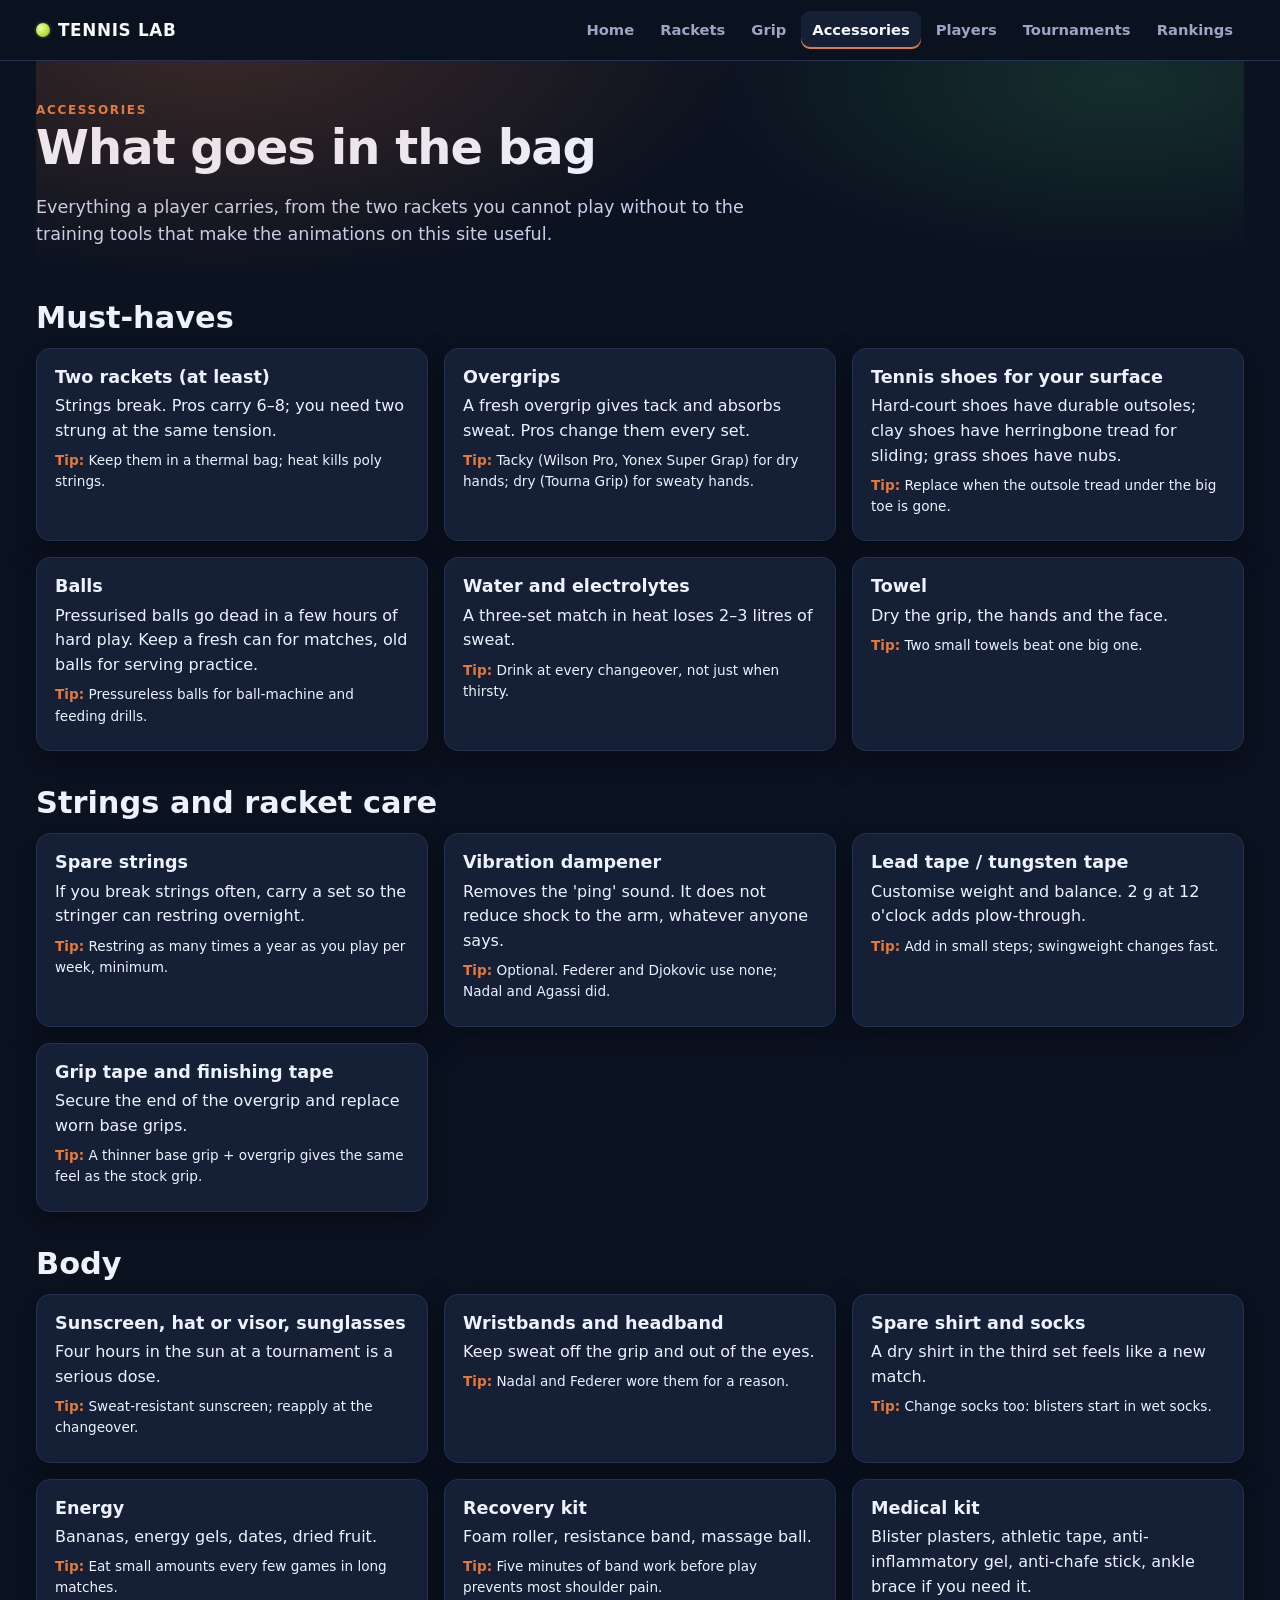
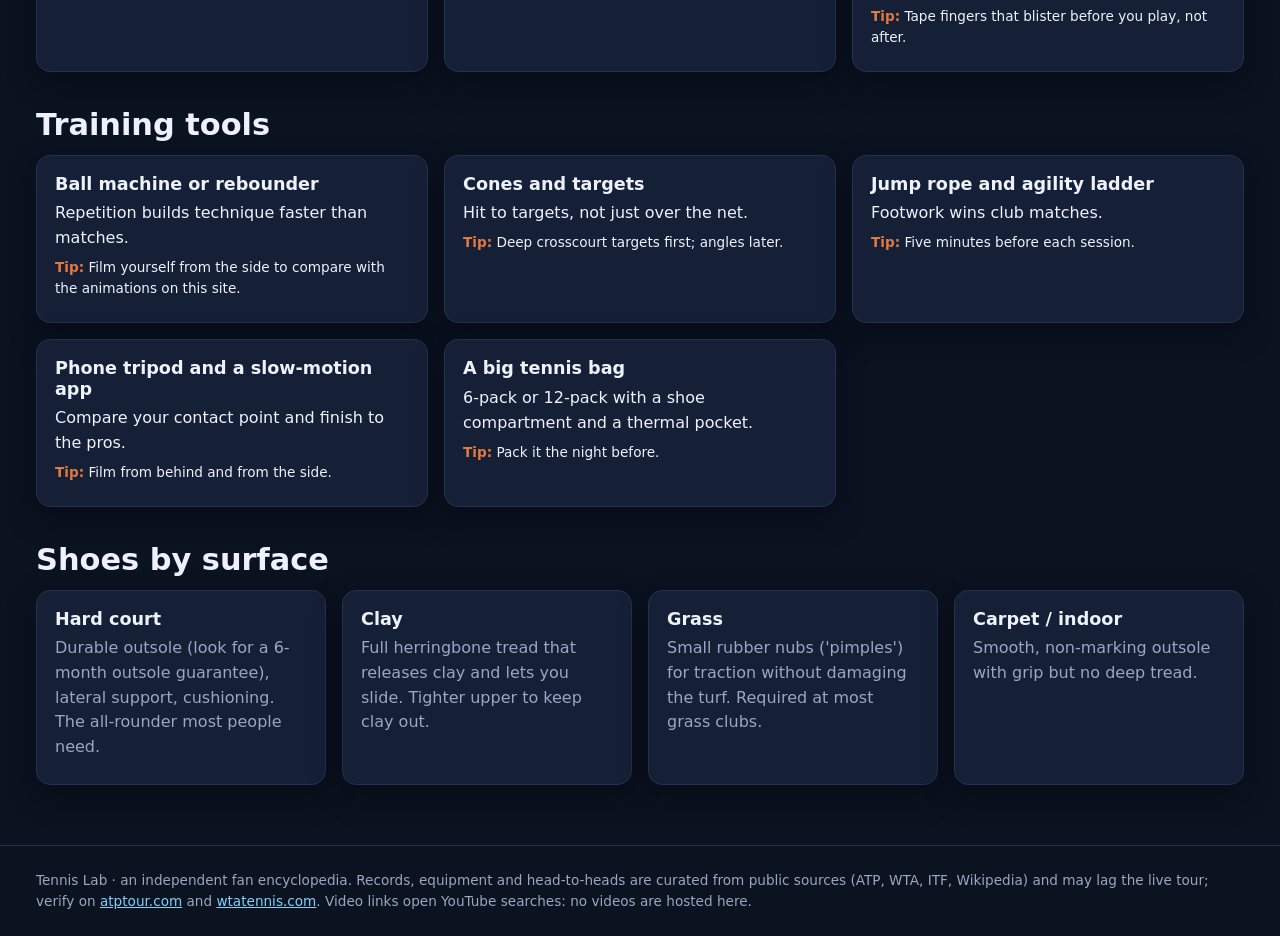
==== accessories.html @ 3db8cfde "Tennis Lab: static tennis encyclopedia with rivalry cross-table and animated shots Rackets, grips, a" ====
<!doctype html><html lang="en"><head><meta charset="utf-8"><meta name="viewport" content="width=device-width,initial-scale=1"><link rel="icon" href="/assets/favicon.svg"><link rel="stylesheet" href="/css/style.css"><script src="/js/common.js"></script><title>Tennis accessories and bag checklist — Tennis Lab</title></head><body>
<div id="site-header"></div>
<main class="wrap"><section class="hero" style="padding:40px 0 10px"><div class="kicker">Accessories</div><h1>What goes in the bag</h1><p class="lead">Everything a player carries, from the two rackets you cannot play without to the training tools that make the animations on this site useful.</p></section>
<div id="groups"></div>
<h2>Shoes by surface</h2><div class="grid">
<div class="card"><h3>Hard court</h3><p class="muted">Durable outsole (look for a 6-month outsole guarantee), lateral support, cushioning. The all-rounder most people need.</p></div>
<div class="card"><h3>Clay</h3><p class="muted">Full herringbone tread that releases clay and lets you slide. Tighter upper to keep clay out.</p></div>
<div class="card"><h3>Grass</h3><p class="muted">Small rubber nubs ('pimples') for traction without damaging the turf. Required at most grass clubs.</p></div>
<div class="card"><h3>Carpet / indoor</h3><p class="muted">Smooth, non-marking outsole with grip but no deep tread.</p></div>
</div></main><div id="site-footer"></div>
<script>(async()=>{const [A]=await TL.load('accessories');document.getElementById('groups').innerHTML=A.map(g=>`<h2>${TL.esc(g.group)}</h2><div class="grid wide">${g.items.map(i=>`<div class="card"><h3>${TL.esc(i.name)}</h3><p>${TL.esc(i.why)}</p><p class="small"><b style="color:var(--clay)">Tip:</b> ${TL.esc(i.tip)}</p></div>`).join('')}</div>`).join('');})();</script></body></html>
---- css/style.css ----
:root{--bg:#0b1220;--bg2:#111a2e;--card:#151f36;--line:#243150;--text:#eef2ff;--muted:#9aa6c4;--clay:#e2793f;--grass:#43b36a;--sky:#7dd3fc;--chalk:#f8fafc;--gold:#f5c542;--radius:14px;--shadow:0 10px 30px rgba(0,0,0,.35)}
*{box-sizing:border-box}html{scroll-behavior:smooth}
body{margin:0;background:var(--bg);color:var(--text);font-family:Inter,system-ui,-apple-system,"Segoe UI",Roboto,sans-serif;line-height:1.55;-webkit-font-smoothing:antialiased}
a{color:var(--sky)}a:hover{color:#bae6fd}
img{max-width:100%}
h1,h2,h3{line-height:1.15;margin:0 0 .4em}h1{font-size:clamp(1.9rem,4vw,3rem);letter-spacing:-.02em}h2{font-size:clamp(1.4rem,2.6vw,1.9rem);margin-top:2.2rem}h3{font-size:1.1rem}
p{margin:.4em 0}.muted{color:var(--muted)}.small{font-size:.85rem}
.wrap{max-width:1240px;margin:0 auto;padding:0 16px}
/* header */
.site-header{position:sticky;top:0;z-index:50;background:rgba(11,18,32,.85);backdrop-filter:blur(10px);border-bottom:1px solid var(--line)}
.site-header .wrap{display:flex;align-items:center;gap:18px;height:60px}
.brand{font-weight:800;letter-spacing:.04em;text-decoration:none;color:var(--chalk);display:flex;align-items:center;gap:8px;font-size:1.05rem}
.brand .ball{width:14px;height:14px;border-radius:50%;background:radial-gradient(circle at 35% 35%,#eaffb0,#b7e02b 60%,#7fa31a);box-shadow:0 0 0 2px rgba(255,255,255,.08)}
nav.main{display:flex;gap:4px;margin-left:auto;overflow-x:auto;scrollbar-width:none}nav.main::-webkit-scrollbar{display:none}
nav.main a{color:var(--muted);text-decoration:none;padding:8px 11px;border-radius:9px;font-weight:600;font-size:.92rem;white-space:nowrap}
nav.main a:hover{color:var(--text);background:var(--bg2)}nav.main a.active{color:var(--chalk);background:var(--card);box-shadow:inset 0 -2px 0 var(--clay)}
/* hero */
.hero{padding:56px 0 30px;position:relative;overflow:hidden}
.hero::before{content:"";position:absolute;inset:0;background:radial-gradient(900px 400px at 15% -10%,rgba(226,121,63,.22),transparent 60%),radial-gradient(700px 300px at 90% 10%,rgba(67,179,106,.18),transparent 60%);pointer-events:none}
.hero .kicker{color:var(--clay);font-weight:700;letter-spacing:.14em;text-transform:uppercase;font-size:.75rem}
.hero p.lead{font-size:1.1rem;max-width:720px;color:#c7d0ea}
.court-lines{position:absolute;right:-40px;top:20px;width:420px;opacity:.14;pointer-events:none}
/* grids & cards */
.grid{display:grid;gap:16px;grid-template-columns:repeat(auto-fill,minmax(250px,1fr))}
.grid.wide{grid-template-columns:repeat(auto-fill,minmax(320px,1fr))}
.card{background:var(--card);border:1px solid var(--line);border-radius:var(--radius);padding:18px;box-shadow:var(--shadow)}
.card.link{text-decoration:none;color:inherit;display:block;transition:transform .15s,border-color .15s}.card.link:hover{transform:translateY(-2px);border-color:var(--clay)}
.card h3{display:flex;align-items:center;gap:8px}
.pill{display:inline-block;padding:3px 9px;border-radius:999px;background:var(--bg2);border:1px solid var(--line);font-size:.75rem;color:var(--muted);margin:2px 4px 2px 0;white-space:nowrap}
.pill.clay{color:#ffd9c2;border-color:rgba(226,121,63,.5)}.pill.grass{color:#c9f7d8;border-color:rgba(67,179,106,.5)}.pill.gold{color:#ffe9a3;border-color:rgba(245,197,66,.5)}
.badges{display:flex;flex-wrap:wrap;gap:4px;margin:6px 0}
.stat{font-size:1.6rem;font-weight:800;letter-spacing:-.02em}
.section-head{display:flex;align-items:end;justify-content:space-between;gap:16px;flex-wrap:wrap;margin-top:2rem}.section-head h2{margin:0}
/* tables */
.table-wrap{overflow:auto;border:1px solid var(--line);border-radius:var(--radius);background:var(--card)}
table{width:100%;border-collapse:collapse;font-size:.92rem}
th,td{padding:10px 12px;border-bottom:1px solid var(--line);text-align:left;vertical-align:top}
th{background:var(--bg2);font-weight:700;color:#c7d0ea;position:sticky;top:0;z-index:1}
tr:last-child td{border-bottom:none}
tbody tr:hover td{background:rgba(255,255,255,.025)}
td.num,th.num{text-align:right;font-variant-numeric:tabular-nums}
/* controls */
.controls{display:flex;gap:8px;flex-wrap:wrap;align-items:center;margin:14px 0}
input[type=search],select{background:var(--bg2);color:var(--text);border:1px solid var(--line);border-radius:10px;padding:9px 12px;font:inherit;font-size:.95rem}
input[type=search]{min-width:220px;flex:1}
.seg{display:inline-flex;background:var(--bg2);border:1px solid var(--line);border-radius:10px;overflow:hidden}
.seg button{background:none;border:none;color:var(--muted);padding:8px 13px;font:inherit;font-weight:600;cursor:pointer}
.seg button.on{background:var(--card);color:var(--chalk);box-shadow:inset 0 -2px 0 var(--clay)}
.btn{display:inline-flex;align-items:center;gap:6px;background:var(--clay);color:#1a0d05;border:none;border-radius:10px;padding:9px 14px;font:inherit;font-weight:700;cursor:pointer;text-decoration:none}
.btn.ghost{background:var(--bg2);color:var(--text);border:1px solid var(--line)}.btn.sm{padding:6px 10px;font-size:.85rem}
.btn:hover{filter:brightness(1.1)}
/* player card */
.player-card{display:flex;flex-direction:column;gap:6px;text-decoration:none;color:inherit}
.player-card .name{font-weight:800;font-size:1.05rem;display:flex;align-items:center;gap:8px}
.player-card .flag{font-size:1.3rem}
.slamrow{display:grid;grid-template-columns:repeat(4,1fr);gap:4px;margin-top:6px}
.slamrow div{background:var(--bg2);border-radius:8px;padding:6px 4px;text-align:center}
.slamrow b{display:block;font-size:1.05rem}.slamrow span{font-size:.65rem;color:var(--muted);letter-spacing:.06em}
.ribbon{font-size:.7rem;font-weight:700;letter-spacing:.1em;text-transform:uppercase;color:var(--clay)}
/* cross table */
.xt-wrap{overflow:auto;max-height:78vh;border:1px solid var(--line);border-radius:var(--radius);background:var(--card)}
.xt{border-collapse:separate;border-spacing:0;font-size:.78rem}
.xt th,.xt td{padding:0;border-right:1px solid var(--line);border-bottom:1px solid var(--line);white-space:nowrap}
.xt thead th{position:sticky;top:0;z-index:3;background:var(--bg2);height:112px;vertical-align:bottom;min-width:46px}
.xt thead th .rot{writing-mode:vertical-rl;transform:rotate(180deg);padding:8px 0;font-weight:600;color:#c7d0ea;display:block;max-height:110px;overflow:hidden;text-overflow:ellipsis}
.xt tbody th{position:sticky;left:0;z-index:2;background:var(--bg2);text-align:left;padding:0 10px;font-weight:600;color:#c7d0ea;min-width:150px}
.xt thead th:first-child{left:0;z-index:4}
.xt td button{width:100%;height:36px;background:none;border:none;color:var(--muted);cursor:pointer;font:inherit;font-size:.74rem}
.xt td button:hover{background:rgba(226,121,63,.22);color:var(--chalk)}
.xt td.has button{color:var(--chalk);font-weight:700;background:rgba(67,179,106,.12)}
.xt td.self{background:var(--bg2);text-align:center;color:var(--muted)}
.xt td.cur button{background:rgba(245,197,66,.14)}
.legend{display:flex;gap:14px;flex-wrap:wrap;font-size:.82rem;color:var(--muted);margin:8px 0}
.legend i{display:inline-block;width:12px;height:12px;border-radius:3px;vertical-align:-1px;margin-right:5px}
/* modal */
.modal{position:fixed;inset:0;z-index:100;background:rgba(5,9,18,.78);display:none;align-items:flex-start;justify-content:center;padding:24px 12px;overflow:auto}
.modal.open{display:flex}
.modal .box{background:var(--card);border:1px solid var(--line);border-radius:18px;max-width:900px;width:100%;box-shadow:var(--shadow);animation:pop .18s ease-out}
@keyframes pop{from{transform:translateY(10px);opacity:0}to{transform:none;opacity:1}}
.modal .head{padding:18px 20px;border-bottom:1px solid var(--line);display:flex;align-items:center;gap:12px}
.modal .head h2{margin:0;font-size:1.3rem}.modal .close{margin-left:auto;background:var(--bg2);border:1px solid var(--line);color:var(--text);border-radius:10px;width:36px;height:36px;cursor:pointer;font-size:1.1rem}
.modal .body{padding:14px 20px 20px}
.tabs{display:flex;gap:6px;flex-wrap:wrap;margin:8px 0 14px}
.tabs button{background:var(--bg2);border:1px solid var(--line);color:var(--muted);border-radius:999px;padding:6px 12px;font:inherit;font-size:.85rem;cursor:pointer}
.tabs button.on{color:var(--chalk);border-color:var(--clay);background:rgba(226,121,63,.15)}
.matchlist{list-style:none;margin:0;padding:0}
.matchlist li{display:grid;grid-template-columns:52px 1fr auto;gap:10px;align-items:center;padding:9px 6px;border-bottom:1px solid var(--line)}
.matchlist li:last-child{border-bottom:none}
.matchlist .yr{font-weight:800;color:var(--gold)}.matchlist .ev{font-weight:600}.matchlist .sc{color:var(--muted);font-size:.85rem}
.matchlist a.yt{background:#ff0033;color:#fff;border-radius:8px;padding:5px 9px;font-size:.78rem;font-weight:700;text-decoration:none;white-space:nowrap}
.searchall{display:flex;gap:8px;flex-wrap:wrap;margin:10px 0}
.searchall a{background:var(--bg2);border:1px solid var(--line);border-radius:999px;padding:6px 12px;font-size:.82rem;text-decoration:none;color:var(--text)}
/* profile */
.profile-head{display:grid;grid-template-columns:1fr;gap:18px;margin-top:24px}
@media(min-width:800px){.profile-head{grid-template-columns:1.4fr 1fr}}
.kv{display:grid;grid-template-columns:auto 1fr;gap:6px 14px;font-size:.92rem}.kv dt{color:var(--muted)}.kv dd{margin:0}
.bigslams{display:grid;grid-template-columns:repeat(5,1fr);gap:8px;margin:12px 0}
.bigslams div{background:var(--bg2);border:1px solid var(--line);border-radius:12px;padding:10px 6px;text-align:center}
.bigslams b{display:block;font-size:1.5rem}.bigslams span{font-size:.7rem;color:var(--muted);letter-spacing:.06em}
/* shot cards */
.shot{display:grid;grid-template-columns:1fr;gap:16px;margin-top:16px}
@media(min-width:900px){.shot{grid-template-columns:1.15fr 1fr}}
.anim{background:#0d1526;border:1px solid var(--line);border-radius:12px;overflow:hidden}
.anim svg.fig{width:100%;height:auto;display:block;background:linear-gradient(180deg,#0d1526 0%,#0d1526 84%,#1d2a42 84.5%,#1d2a42 100%)}
.anim .bar{display:flex;align-items:center;gap:8px;padding:8px 10px;border-top:1px solid var(--line);flex-wrap:wrap}
.anim .bar input[type=range]{flex:1;min-width:120px;accent-color:var(--clay)}
.phases{display:flex;gap:4px;flex-wrap:wrap;padding:0 10px 10px}
.phases button{flex:1;min-width:70px;background:var(--bg2);border:1px solid var(--line);color:var(--muted);border-radius:8px;padding:6px 4px;font:inherit;font-size:.72rem;cursor:pointer}
.phases button.on{color:var(--chalk);border-color:var(--clay);background:rgba(226,121,63,.18)}
.caption{min-height:3.2em;padding:8px 12px;font-size:.9rem;color:#dbe3fb;border-top:1px solid var(--line)}
.foot{display:grid;grid-template-columns:110px 1fr;gap:12px;align-items:start;margin-top:10px}
.foot svg{width:110px;height:110px;background:var(--bg2);border-radius:10px;border:1px solid var(--line)}
.stars{color:var(--gold);letter-spacing:2px}
ul.cues{padding-left:18px;margin:6px 0}ul.cues li{margin:4px 0}
/* grip */
.bevel{width:150px;height:150px;flex:none}
.gripcard{display:grid;grid-template-columns:150px 1fr;gap:16px}
@media(max-width:600px){.gripcard{grid-template-columns:1fr}}
.matrix td{text-align:center}.matrix .y{color:var(--grass);font-weight:800}.matrix .m{color:var(--gold)}
/* home now */
.now{display:grid;gap:12px;grid-template-columns:repeat(auto-fit,minmax(240px,1fr))}
.now .card{border-left:4px solid var(--grass)}.now .card.next{border-left-color:var(--gold)}.now .card.done{border-left-color:var(--muted)}
footer{margin-top:60px;border-top:1px solid var(--line);padding:24px 0;color:var(--muted);font-size:.85rem}
.notice{background:var(--bg2);border:1px solid var(--line);border-radius:12px;padding:12px 14px;font-size:.88rem;color:#c7d0ea}
@media(max-width:640px){.site-header .wrap{height:auto;flex-wrap:wrap;padding:8px 16px}nav.main{margin-left:0;width:100%}}
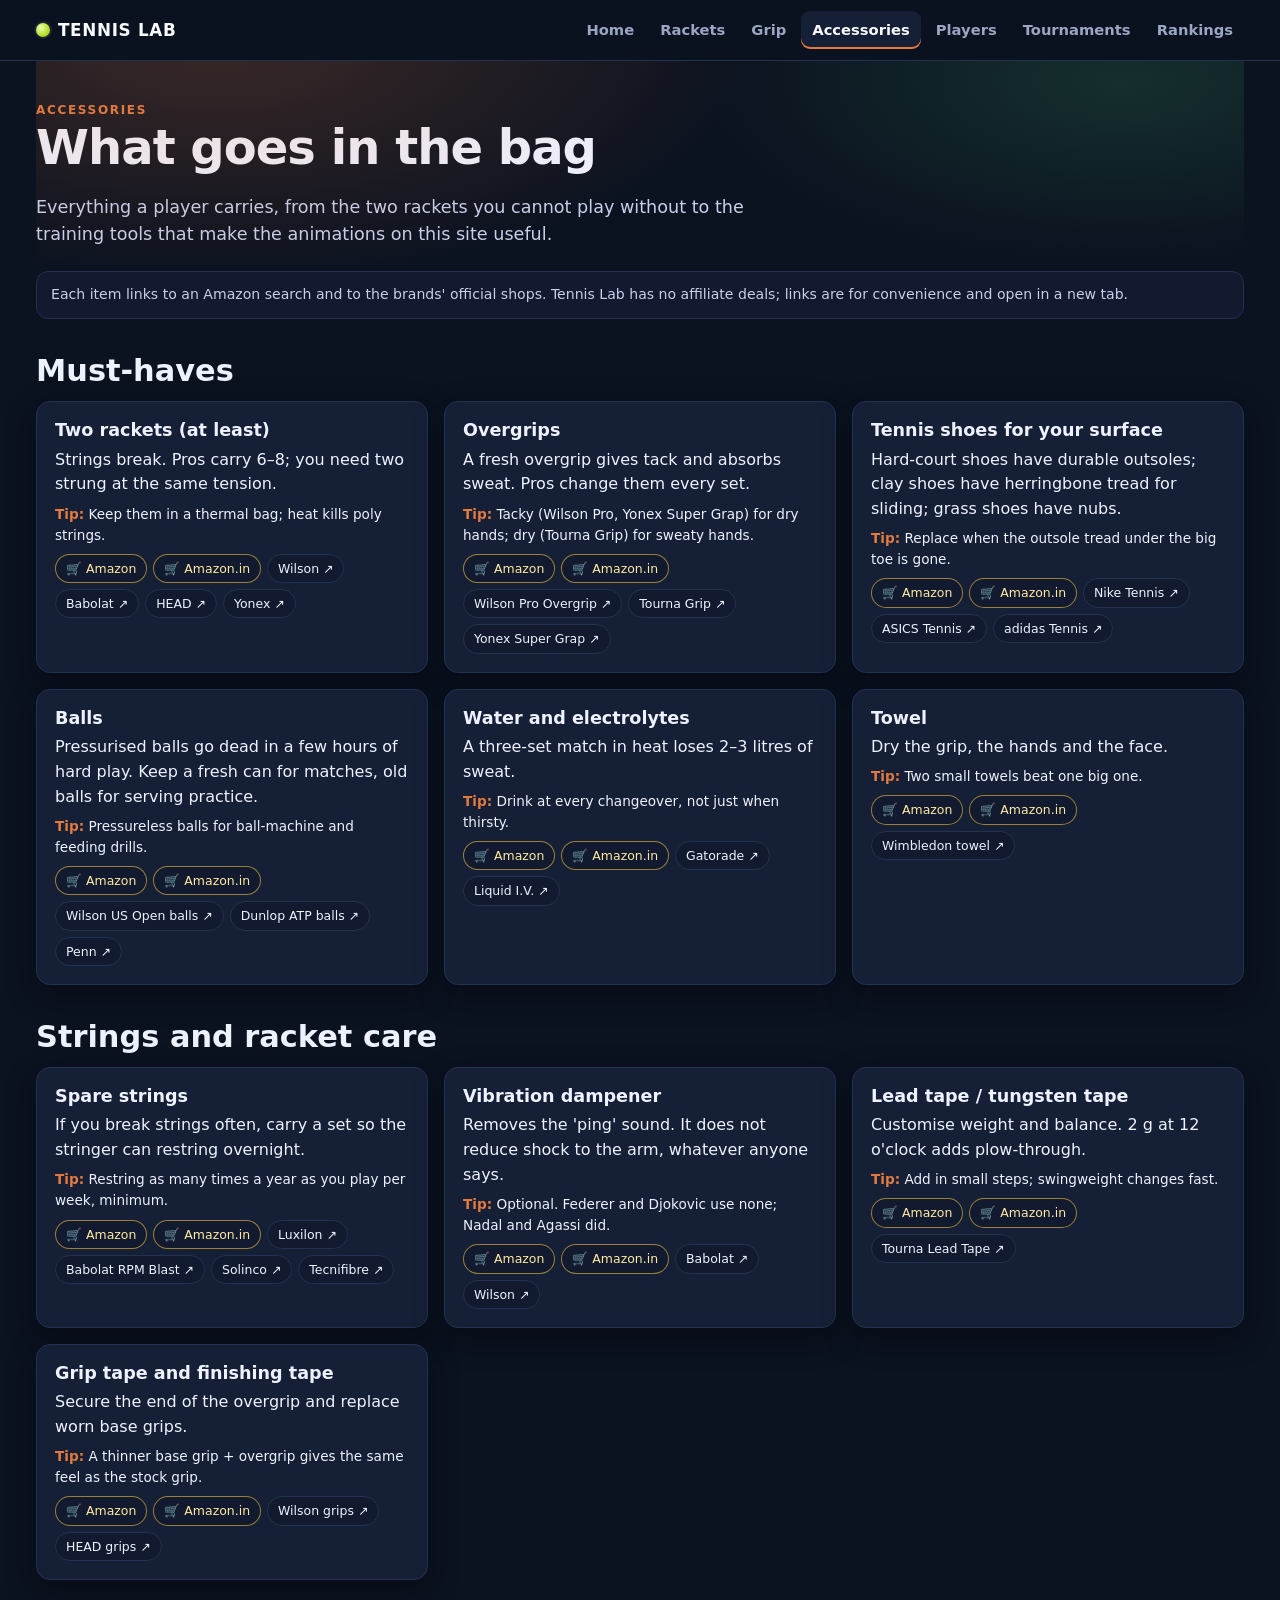
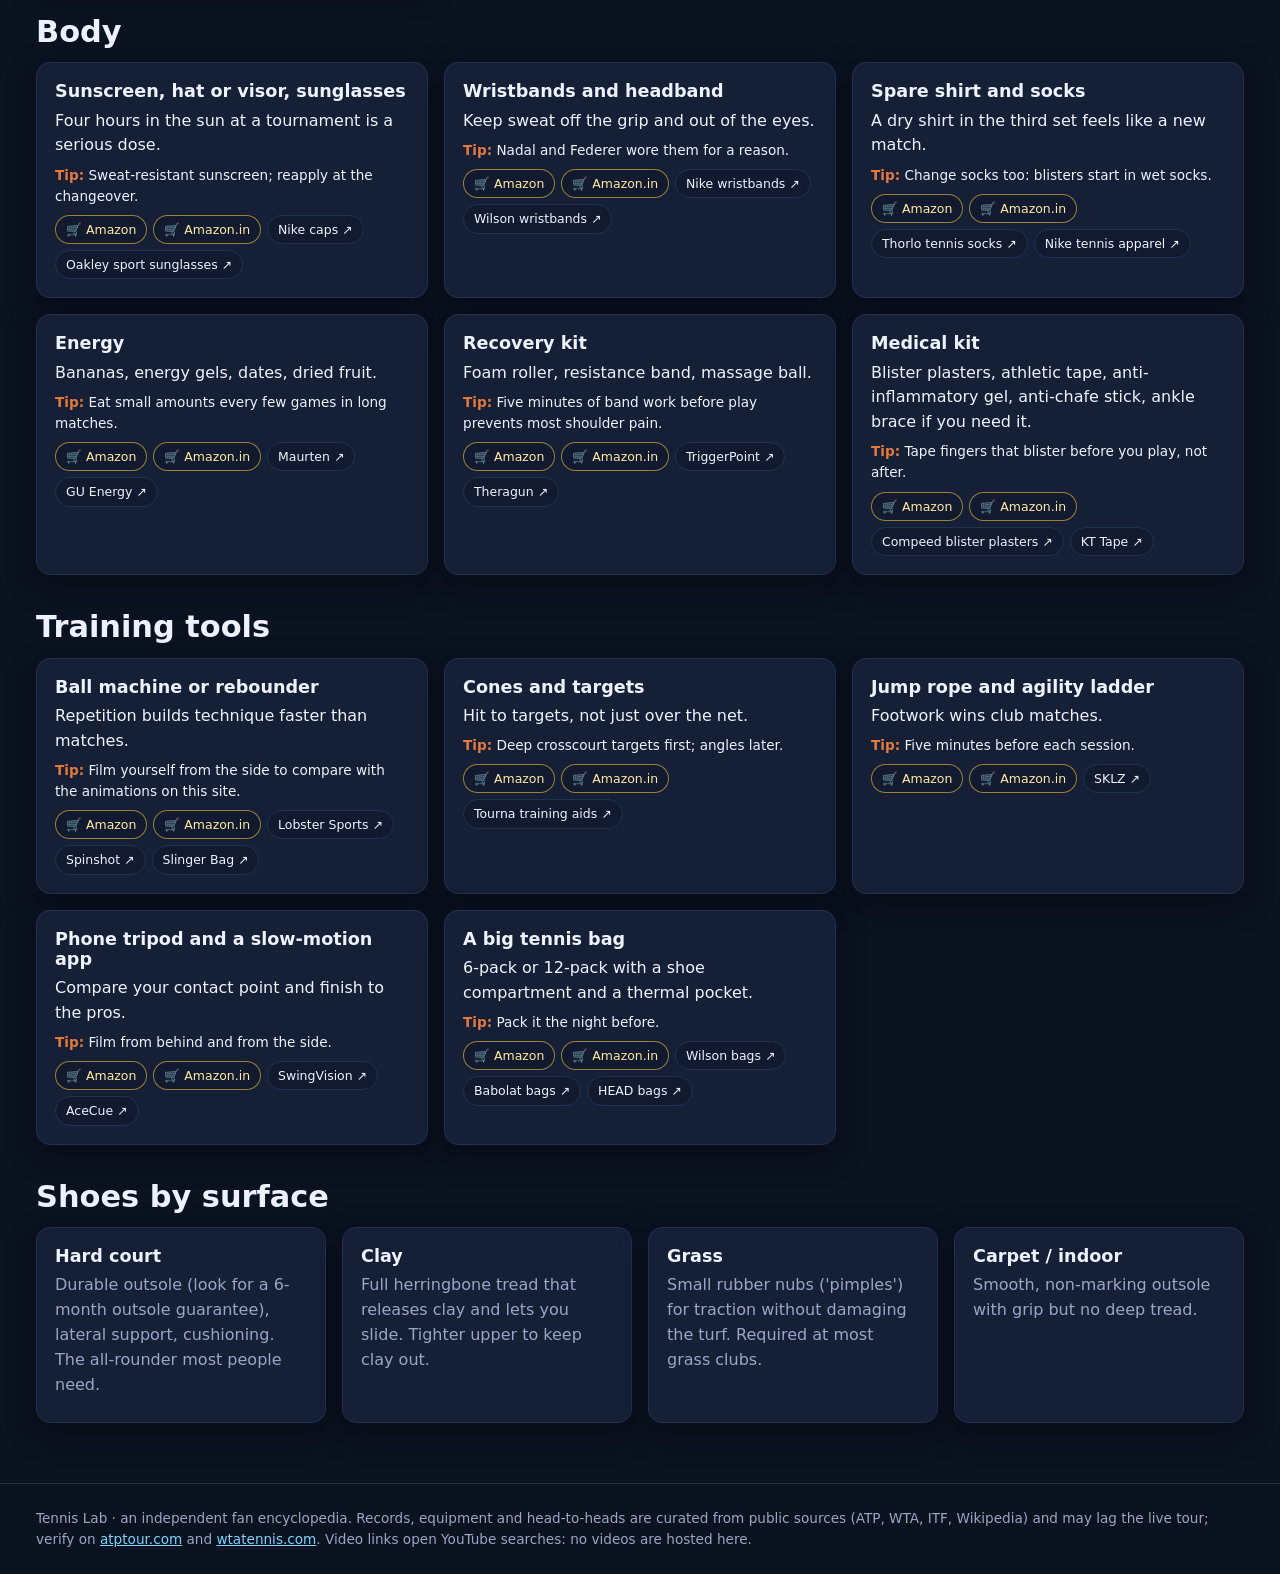
==== commit 2246ed91: "3D mannequin shot animations, video embeds, current-gen cross-table, buy links - Three.js procedural" ====
--- a/accessories.html
+++ b/accessories.html
@@ -1,11 +1,11 @@
 <!doctype html><html lang="en"><head><meta charset="utf-8"><meta name="viewport" content="width=device-width,initial-scale=1"><link rel="icon" href="/assets/favicon.svg"><link rel="stylesheet" href="/css/style.css"><script src="/js/common.js"></script><title>Tennis accessories and bag checklist — Tennis Lab</title></head><body>
 <div id="site-header"></div>
 <main class="wrap"><section class="hero" style="padding:40px 0 10px"><div class="kicker">Accessories</div><h1>What goes in the bag</h1><p class="lead">Everything a player carries, from the two rackets you cannot play without to the training tools that make the animations on this site useful.</p></section>
-<div id="groups"></div>
+<p class="notice">Each item links to an Amazon search and to the brands' official shops. Tennis Lab has no affiliate deals; links are for convenience and open in a new tab.</p><div id="groups"></div>
 <h2>Shoes by surface</h2><div class="grid">
 <div class="card"><h3>Hard court</h3><p class="muted">Durable outsole (look for a 6-month outsole guarantee), lateral support, cushioning. The all-rounder most people need.</p></div>
 <div class="card"><h3>Clay</h3><p class="muted">Full herringbone tread that releases clay and lets you slide. Tighter upper to keep clay out.</p></div>
 <div class="card"><h3>Grass</h3><p class="muted">Small rubber nubs ('pimples') for traction without damaging the turf. Required at most grass clubs.</p></div>
 <div class="card"><h3>Carpet / indoor</h3><p class="muted">Smooth, non-marking outsole with grip but no deep tread.</p></div>
 </div></main><div id="site-footer"></div>
-<script>(async()=>{const [A]=await TL.load('accessories');document.getElementById('groups').innerHTML=A.map(g=>`<h2>${TL.esc(g.group)}</h2><div class="grid wide">${g.items.map(i=>`<div class="card"><h3>${TL.esc(i.name)}</h3><p>${TL.esc(i.why)}</p><p class="small"><b style="color:var(--clay)">Tip:</b> ${TL.esc(i.tip)}</p></div>`).join('')}</div>`).join('');})();</script></body></html>
+<script>(async()=>{const [A]=await TL.load('accessories');document.getElementById('groups').innerHTML=A.map(g=>`<h2>${TL.esc(g.group)}</h2><div class="grid wide">${g.items.map(i=>`<div class="card"><h3>${TL.esc(i.name)}</h3><p>${TL.esc(i.why)}</p><p class="small"><b style="color:var(--clay)">Tip:</b> ${TL.esc(i.tip)}</p>${i.buy?`<div class="buy"><a class="amz" target="_blank" rel="noopener nofollow" href="https://www.amazon.com/s?k=${encodeURIComponent(i.buy.amazon)}">🛒 Amazon</a><a class="amz" target="_blank" rel="noopener nofollow" href="https://www.amazon.in/s?k=${encodeURIComponent(i.buy.amazon)}">🛒 Amazon.in</a>${i.buy.official.map(([n,u])=>`<a target="_blank" rel="noopener nofollow" href="${u}">${TL.esc(n)} ↗</a>`).join('')}</div>`:''}</div>`).join('')}</div>`).join('');})();</script></body></html>
--- a/css/style.css
+++ b/css/style.css
@@ -123,3 +123,22 @@
 footer{margin-top:60px;border-top:1px solid var(--line);padding:24px 0;color:var(--muted);font-size:.85rem}
 .notice{background:var(--bg2);border:1px solid var(--line);border-radius:12px;padding:12px 14px;font-size:.88rem;color:#c7d0ea}
 @media(max-width:640px){.site-header .wrap{height:auto;flex-wrap:wrap;padding:8px 16px}nav.main{margin-left:0;width:100%}}
+/* 3D animation */
+.anim3d .stage{position:relative;background:#0b1220}.anim3d canvas{display:block}
+.anim3d .bar .views{margin-left:auto}.anim3d .bar .views button{padding:5px 9px;font-size:.78rem}
+.anim3d .stage::after{content:"drag to orbit";position:absolute;right:10px;top:8px;font-size:.7rem;color:#6b7a9c;pointer-events:none}
+/* video embeds */
+.yt{position:relative;aspect-ratio:16/9;background:#000;border-radius:12px;overflow:hidden;border:1px solid var(--line)}
+.yt img,.yt iframe{position:absolute;inset:0;width:100%;height:100%;object-fit:cover;border:0}
+.yt .ytplay{position:absolute;left:50%;top:50%;transform:translate(-50%,-50%);width:64px;height:44px;border-radius:12px;background:#ff0033;color:#fff;border:none;font-size:1.2rem;cursor:pointer;box-shadow:0 6px 20px rgba(0,0,0,.5)}
+.yt .ytplay:hover{background:#ff2a55}
+.yt .yttitle{position:absolute;left:0;right:0;bottom:0;padding:8px 10px;font-size:.78rem;background:linear-gradient(transparent,rgba(0,0,0,.85));color:#fff}
+.yt.loop::after{content:"GIF loop · muted";position:absolute;top:8px;left:8px;font-size:.68rem;background:rgba(0,0,0,.6);color:#fff;padding:2px 7px;border-radius:999px}
+.vidgrid{display:grid;gap:12px;grid-template-columns:repeat(auto-fill,minmax(260px,1fr));margin:10px 0}
+.shotmedia{display:grid;gap:12px;grid-template-columns:1fr 1fr;margin-top:12px}
+@media(max-width:700px){.shotmedia{grid-template-columns:1fr}}
+.loopctl{display:flex;gap:8px;align-items:center;font-size:.8rem;color:var(--muted);margin-top:6px}
+.loopctl input{width:64px;background:var(--bg2);color:var(--text);border:1px solid var(--line);border-radius:8px;padding:4px 6px;font:inherit}
+.buy{display:flex;gap:6px;flex-wrap:wrap;margin-top:8px}
+.buy a{font-size:.78rem;text-decoration:none;border:1px solid var(--line);border-radius:999px;padding:4px 10px;color:var(--text);background:var(--bg2)}
+.buy a.amz{border-color:rgba(245,197,66,.6);color:#ffe9a3}
